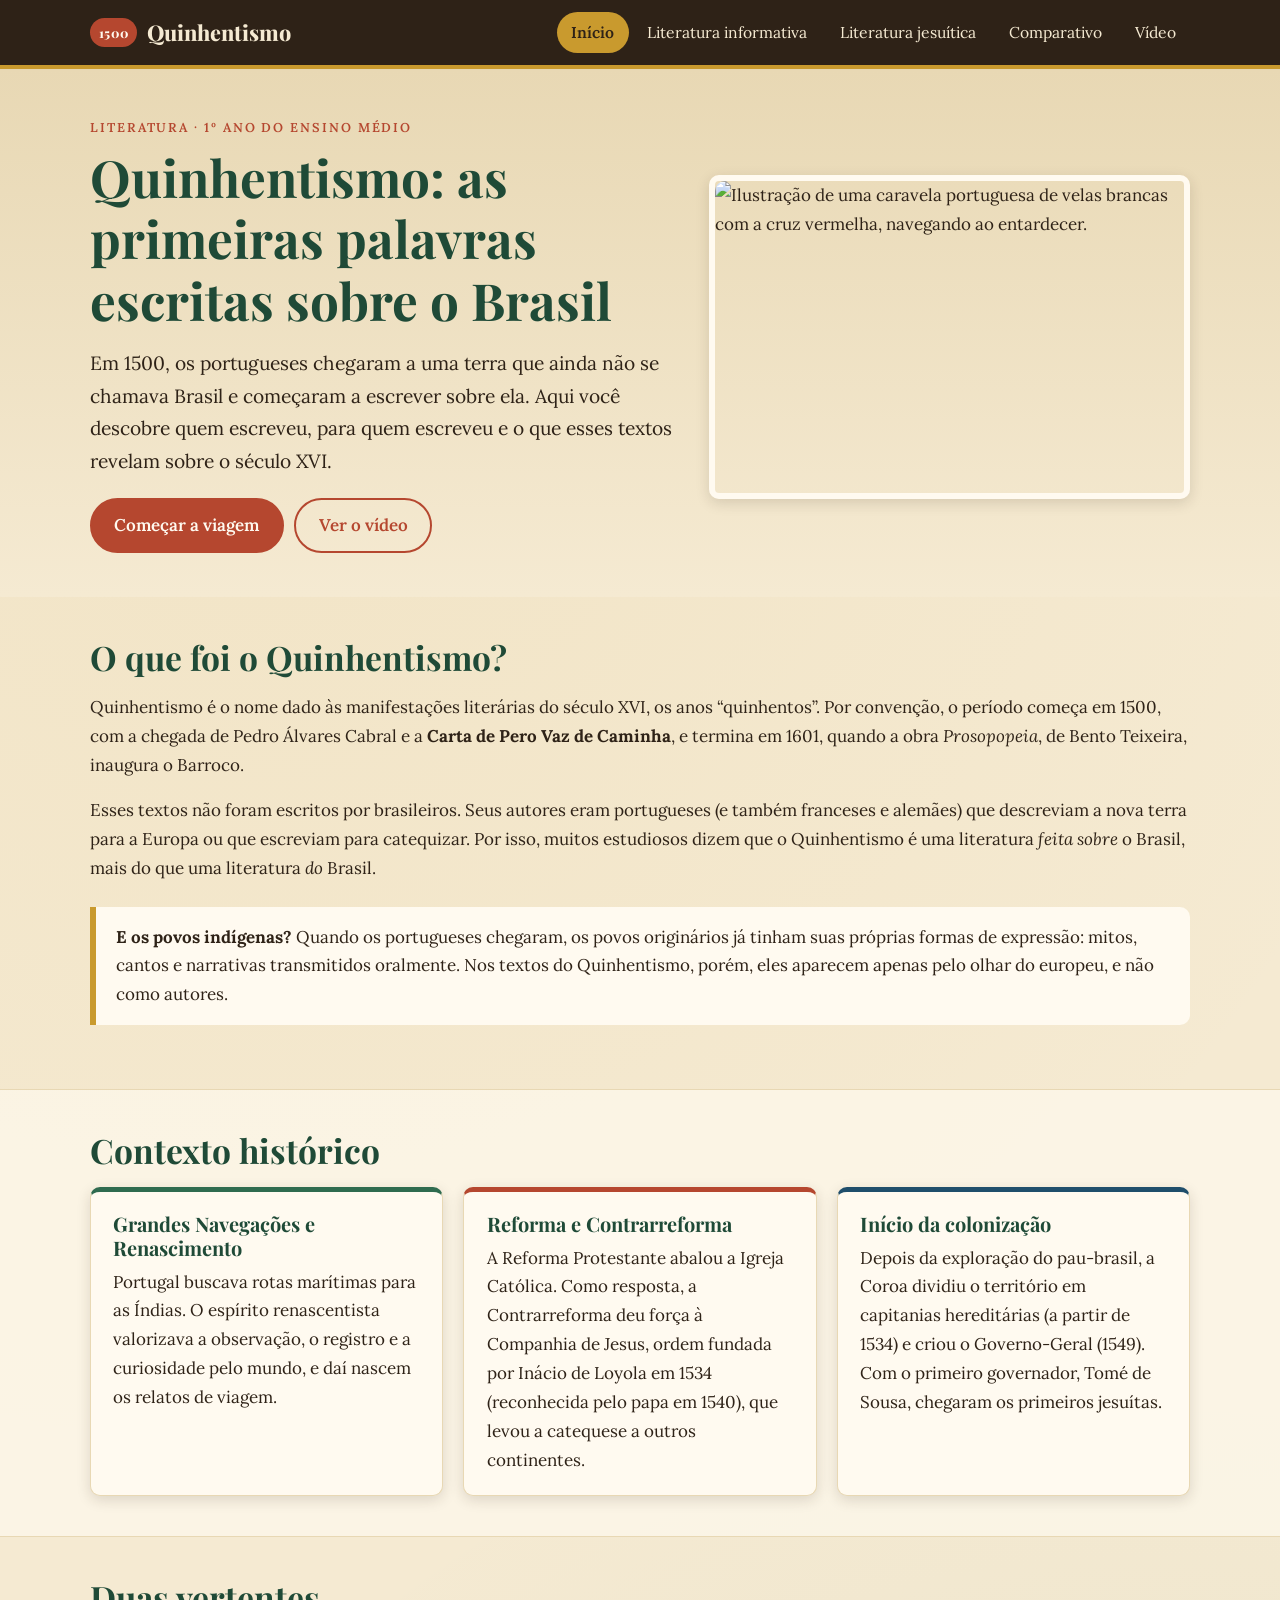
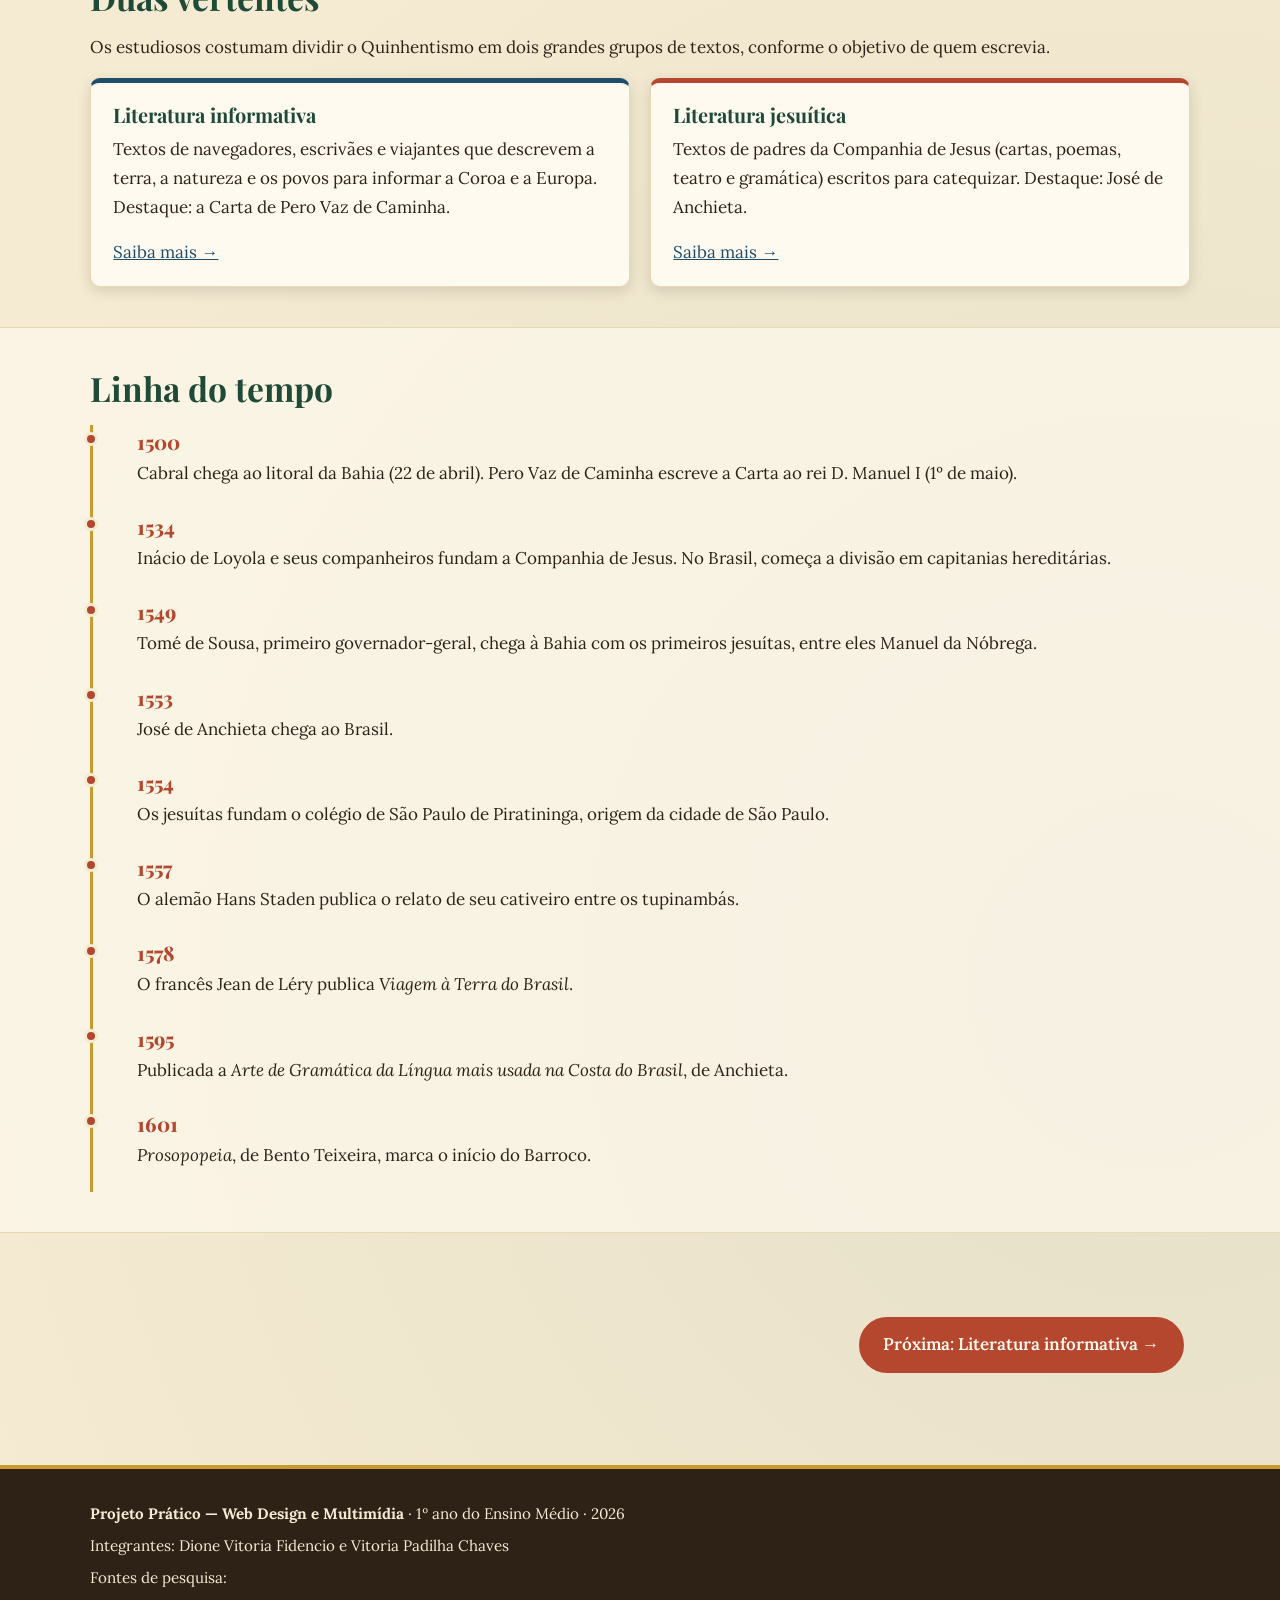
==== index.html @ df31e6e9 "Site: Quinhentismo" ====
<!DOCTYPE html>
<html lang="pt-BR">
<head>
  <meta charset="UTF-8">
  <meta name="viewport" content="width=device-width, initial-scale=1">
  <meta name="description" content="Site sobre o Quinhentismo, a literatura produzida no Brasil durante o século XVI.">
  <title>Quinhentismo — Início</title>
  <link rel="preconnect" href="https://fonts.googleapis.com">
  <link rel="preconnect" href="https://fonts.gstatic.com" crossorigin>
  <link href="https://fonts.googleapis.com/css2?family=Lora:ital,wght@0,400;0,600;1,400&family=Playfair+Display:wght@600;800&display=swap" rel="stylesheet">
  <link rel="stylesheet" href="style.css">
</head>
<body>
  <a class="pular" href="#conteudo">Pular para o conteúdo</a>

  <header class="topo">
    <div class="container topo-interno">
      <a class="marca" href="index.html"><span class="marca-selo">1500</span> Quinhentismo</a>
      <nav aria-label="Menu principal">
        <ul class="menu">
          <li><a href="index.html" aria-current="page">Início</a></li>
          <li><a href="informativa.html">Literatura informativa</a></li>
          <li><a href="jesuitica.html">Literatura jesuítica</a></li>
          <li><a href="comparativo.html">Comparativo</a></li>
          <li><a href="video.html">Vídeo</a></li>
        </ul>
      </nav>
    </div>
  </header>

  <main id="conteudo">
    <section class="hero">
      <div class="container hero-grade">
        <div>
          <p class="sobretitulo">Literatura · 1º ano do Ensino Médio</p>
          <h1>Quinhentismo: as primeiras palavras escritas sobre o Brasil</h1>
          <p class="lead">Em 1500, os portugueses chegaram a uma terra que ainda não se chamava Brasil e começaram a escrever sobre ela. Aqui você descobre quem escreveu, para quem escreveu e o que esses textos revelam sobre o século XVI.</p>
          <a class="botao" href="informativa.html">Começar a viagem</a>
          <a class="botao botao-secundario" href="video.html">Ver o vídeo</a>
        </div>
        <figure class="hero-figura">
          <img src="https://upload.wikimedia.org/wikipedia/commons/b/bf/Boa_Esperan%C3%A7a_Caravel_-_Lagos%2C_Portugal.jpg" width="600" height="400" alt="Ilustração de uma caravela portuguesa de velas brancas com a cruz vermelha, navegando ao entardecer.">
        </figure>
      </div>
    </section>

    <section class="secao">
      <div class="container">
        <h2>O que foi o Quinhentismo?</h2>
        <p>Quinhentismo é o nome dado às manifestações literárias do século XVI, os anos “quinhentos”. Por convenção, o período começa em 1500, com a chegada de Pedro Álvares Cabral e a <strong>Carta de Pero Vaz de Caminha</strong>, e termina em 1601, quando a obra <em>Prosopopeia</em>, de Bento Teixeira, inaugura o Barroco.</p>
        <p>Esses textos não foram escritos por brasileiros. Seus autores eram portugueses (e também franceses e alemães) que descreviam a nova terra para a Europa ou que escreviam para catequizar. Por isso, muitos estudiosos dizem que o Quinhentismo é uma literatura <em>feita sobre</em> o Brasil, mais do que uma literatura <em>do</em> Brasil.</p>
        <div class="destaque">
          <p><strong>E os povos indígenas?</strong> Quando os portugueses chegaram, os povos originários já tinham suas próprias formas de expressão: mitos, cantos e narrativas transmitidos oralmente. Nos textos do Quinhentismo, porém, eles aparecem apenas pelo olhar do europeu, e não como autores.</p>
        </div>
      </div>
    </section>

    <section class="secao secao-alt">
      <div class="container">
        <h2>Contexto histórico</h2>
        <div class="cards">
          <article class="card">
            <h3>Grandes Navegações e Renascimento</h3>
            <p>Portugal buscava rotas marítimas para as Índias. O espírito renascentista valorizava a observação, o registro e a curiosidade pelo mundo, e daí nascem os relatos de viagem.</p>
          </article>
          <article class="card card-urucum">
            <h3>Reforma e Contrarreforma</h3>
            <p>A Reforma Protestante abalou a Igreja Católica. Como resposta, a Contrarreforma deu força à Companhia de Jesus, ordem fundada por Inácio de Loyola em 1534 (reconhecida pelo papa em 1540), que levou a catequese a outros continentes.</p>
          </article>
          <article class="card card-mar">
            <h3>Início da colonização</h3>
            <p>Depois da exploração do pau-brasil, a Coroa dividiu o território em capitanias hereditárias (a partir de 1534) e criou o Governo-Geral (1549). Com o primeiro governador, Tomé de Sousa, chegaram os primeiros jesuítas.</p>
          </article>
        </div>
      </div>
    </section>

    <section class="secao">
      <div class="container">
        <h2>Duas vertentes</h2>
        <p>Os estudiosos costumam dividir o Quinhentismo em dois grandes grupos de textos, conforme o objetivo de quem escrevia.</p>
        <div class="cards">
          <article class="card card-mar">
            <h3>Literatura informativa</h3>
            <p>Textos de navegadores, escrivães e viajantes que descrevem a terra, a natureza e os povos para informar a Coroa e a Europa. Destaque: a Carta de Pero Vaz de Caminha.</p>
            <p><a href="informativa.html">Saiba mais →</a></p>
          </article>
          <article class="card card-urucum">
            <h3>Literatura jesuítica</h3>
            <p>Textos de padres da Companhia de Jesus (cartas, poemas, teatro e gramática) escritos para catequizar. Destaque: José de Anchieta.</p>
            <p><a href="jesuitica.html">Saiba mais →</a></p>
          </article>
        </div>
      </div>
    </section>

    <section class="secao secao-alt">
      <div class="container">
        <h2>Linha do tempo</h2>
        <ol class="linha-tempo">
          <li>
            <time datetime="1500">1500</time>
            Cabral chega ao litoral da Bahia (22 de abril). Pero Vaz de Caminha escreve a Carta ao rei D. Manuel I (1º de maio).
          </li>
          <li>
            <time datetime="1534">1534</time>
            Inácio de Loyola e seus companheiros fundam a Companhia de Jesus. No Brasil, começa a divisão em capitanias hereditárias.
          </li>
          <li>
            <time datetime="1549">1549</time>
            Tomé de Sousa, primeiro governador-geral, chega à Bahia com os primeiros jesuítas, entre eles Manuel da Nóbrega.
          </li>
          <li>
            <time datetime="1553">1553</time>
            José de Anchieta chega ao Brasil.
          </li>
          <li>
            <time datetime="1554">1554</time>
            Os jesuítas fundam o colégio de São Paulo de Piratininga, origem da cidade de São Paulo.
          </li>
          <li>
            <time datetime="1557">1557</time>
            O alemão Hans Staden publica o relato de seu cativeiro entre os tupinambás.
          </li>
          <li>
            <time datetime="1578">1578</time>
            O francês Jean de Léry publica <em>Viagem à Terra do Brasil</em>.
          </li>
          <li>
            <time datetime="1595">1595</time>
            Publicada a <em>Arte de Gramática da Língua mais usada na Costa do Brasil</em>, de Anchieta.
          </li>
          <li>
            <time datetime="1601">1601</time>
            <em>Prosopopeia</em>, de Bento Teixeira, marca o início do Barroco.
          </li>
        </ol>
      </div>
    </section>

    <section class="secao">
      <div class="container">
        <div class="navegacao-paginas">
          <span></span>
          <a class="botao" href="informativa.html">Próxima: Literatura informativa →</a>
        </div>
      </div>
    </section>
  </main>

  <footer class="rodape">
    <div class="container">
      <p><strong>Projeto Prático — Web Design e Multimídia</strong> · 1º ano do Ensino Médio · 2026</p>
      <p>Integrantes: Dione Vitoria Fidencio e Vitoria Padilha Chaves</p>
      <p>Fontes de pesquisa:</p>
    </div>
  </footer>
</body>
</html>
---- style.css ----
:root {
  --pergaminho: #f5ead2;
  --pergaminho-escuro: #e8d8b4;
  --branco: #fffaf0;
  --tinta: #2e2217;
  --verde: #2f6b4f;
  --verde-escuro: #1f4a37;
  --mar: #1f4e6b;
  --urucum: #b5472f;
  --ouro: #c99a2e;

  --fonte-titulo: 'Playfair Display', Georgia, 'Times New Roman', serif;
  --fonte-texto: 'Lora', Georgia, 'Times New Roman', serif;

  --raio: 10px;
  --sombra: 0 4px 14px rgba(46, 34, 23, 0.15);
}

*,
*::before,
*::after { box-sizing: border-box; }

html { scroll-behavior: smooth; }

body {
  margin: 0;
  font-family: var(--fonte-texto);
  font-size: 1.0625rem;
  line-height: 1.7;
  color: var(--tinta);
  background-color: var(--pergaminho);
  background-image:
    radial-gradient(circle at 20% 10%, rgba(201, 154, 46, 0.08), transparent 40%),
    radial-gradient(circle at 90% 80%, rgba(47, 107, 79, 0.08), transparent 45%);
}

img { max-width: 100%; height: auto; display: block; }

.container { width: min(1100px, 92%); margin-inline: auto; }

h1, h2, h3 {
  font-family: var(--fonte-titulo);
  line-height: 1.2;
  color: var(--verde-escuro);
}
h1 { font-size: clamp(2rem, 5vw, 3.2rem); margin: 0 0 1rem; }
h2 { font-size: clamp(1.5rem, 3vw, 2.1rem); margin: 0 0 1rem; }
h3 { font-size: 1.25rem; margin: 0 0 0.5rem; }

p { margin: 0 0 1rem; }

a { color: var(--mar); }
a:hover { color: var(--urucum); }

:focus-visible { outline: 3px solid var(--ouro); outline-offset: 3px; }

ul li::marker, ol li::marker { color: var(--urucum); }

.pular {
  position: absolute; left: -999px; top: 0;
  background: var(--ouro); color: var(--tinta);
  padding: 0.5rem 1rem; z-index: 100;
}
.pular:focus { left: 0; }

.topo {
  background: var(--tinta);
  border-bottom: 4px solid var(--ouro);
  position: sticky; top: 0; z-index: 50;
}
.topo-interno {
  display: flex; flex-wrap: wrap;
  align-items: center; justify-content: space-between;
  gap: 0.5rem 1.5rem; padding: 0.75rem 0;
}
.marca {
  display: flex; align-items: center; gap: 0.6rem;
  font-family: var(--fonte-titulo); font-weight: 800; font-size: 1.35rem;
  color: var(--pergaminho); text-decoration: none;
}
.marca:hover { color: var(--branco); }
.marca-selo {
  background: var(--urucum); color: var(--branco);
  font-size: 0.8rem; padding: 0.2rem 0.55rem;
  border-radius: 999px; letter-spacing: 0.05em;
}
.menu {
  display: flex; flex-wrap: wrap; gap: 0.25rem;
  list-style: none; margin: 0; padding: 0;
}
.menu a {
  display: block; padding: 0.45rem 0.9rem;
  color: var(--pergaminho); text-decoration: none;
  border-radius: 999px; font-size: 0.98rem;
}
.menu a:hover { background: rgba(245, 234, 210, 0.15); color: var(--branco); }
.menu a[aria-current="page"] { background: var(--ouro); color: var(--tinta); font-weight: 600; }

.hero {
  padding: 3rem 0 2.5rem;
  background: linear-gradient(180deg, var(--pergaminho-escuro), var(--pergaminho));
}
.hero-grade {
  display: grid; grid-template-columns: 1.1fr 0.9fr;
  gap: 2rem; align-items: center;
}
.sobretitulo {
  text-transform: uppercase; letter-spacing: 0.15em;
  font-size: 0.8rem; font-weight: 600; color: var(--urucum);
  margin: 0 0 0.5rem;
}
.lead { font-size: 1.2rem; }

.cabecalho-pagina {
  padding: 2.5rem 0 1.5rem;
  background: linear-gradient(180deg, var(--pergaminho-escuro), var(--pergaminho));
}
.cabecalho-pagina .lead { max-width: 70ch; margin-bottom: 0; }

.secao { padding: 2.5rem 0; }
.secao-alt {
  background: rgba(255, 250, 240, 0.65);
  border-block: 1px solid var(--pergaminho-escuro);
}

.botao {
  display: inline-block; padding: 0.7rem 1.4rem; margin: 0.25rem 0.4rem 0.25rem 0;
  background: var(--urucum); color: var(--branco);
  font-weight: 600; text-decoration: none;
  border-radius: 999px; border: 2px solid var(--urucum);
  transition: transform 0.15s ease, background 0.15s ease;
}
.botao:hover { background: var(--verde-escuro); border-color: var(--verde-escuro); color: var(--branco); transform: translateY(-2px); }
.botao-secundario { background: transparent; color: var(--urucum); }

.cards {
  display: grid;
  grid-template-columns: repeat(auto-fit, minmax(250px, 1fr));
  gap: 1.25rem;
}
.card {
  background: var(--branco);
  border: 1px solid var(--pergaminho-escuro);
  border-top: 5px solid var(--verde);
  border-radius: var(--raio);
  padding: 1.25rem 1.4rem;
  box-shadow: var(--sombra);
}
.card p:last-child { margin-bottom: 0; }
.card-urucum { border-top-color: var(--urucum); }
.card-mar { border-top-color: var(--mar); }
.card-ouro { border-top-color: var(--ouro); }
.card .obra { font-style: italic; }

.destaque {
  background: var(--branco);
  border-left: 6px solid var(--ouro);
  padding: 1rem 1.25rem;
  border-radius: 0 var(--raio) var(--raio) 0;
  margin: 1.5rem 0;
}
.destaque p:last-child { margin-bottom: 0; }

blockquote {
  margin: 1.5rem 0; padding: 1rem 1.5rem;
  border-left: 5px solid var(--urucum);
  background: var(--branco);
  font-style: italic; font-size: 1.15rem;
}
blockquote cite {
  display: block; margin-top: 0.5rem;
  font-size: 0.9rem; font-style: normal; color: #5c4a38;
}

figure { margin: 0; }
figcaption { font-size: 0.88rem; color: #5c4a38; margin-top: 0.5rem; font-style: italic; }
.figura img, .hero-figura img {
  border-radius: var(--raio);
}
.figura img { box-shadow: var(--sombra); }
.hero-figura {
  border-radius: var(--raio); overflow: hidden;
  box-shadow: var(--sombra); border: 6px solid var(--branco);
}

.duas-colunas {
  display: grid; grid-template-columns: 1fr 1fr;
  gap: 2rem; align-items: center;
}

.reflexao {
  background: var(--verde-escuro); color: var(--pergaminho);
  border-radius: var(--raio); padding: 1.25rem 1.5rem;
}
.reflexao h3 { color: var(--ouro); }
.reflexao ul { margin: 0; padding-left: 1.2rem; }

.linha-tempo {
  list-style: none; margin: 0; padding: 0 0 0 1.5rem;
  border-left: 3px solid var(--ouro);
}
.linha-tempo li { position: relative; padding: 0 0 1.4rem 1.25rem; }
.linha-tempo li::before {
  content: ""; position: absolute; left: -2.05rem; top: 0.45rem;
  width: 14px; height: 14px; border-radius: 50%;
  background: var(--urucum); border: 3px solid var(--pergaminho);
}
.linha-tempo time {
  display: block;
  font-family: var(--fonte-titulo); font-weight: 800;
  font-size: 1.25rem; color: var(--urucum);
}

.tabela-rolagem {
  overflow-x: auto; background: var(--branco);
  border-radius: var(--raio); box-shadow: var(--sombra);
  margin-bottom: 2rem;
}
table { width: 100%; border-collapse: collapse; min-width: 640px; }
caption {
  caption-side: top; text-align: left;
  font-family: var(--fonte-titulo); font-size: 1.2rem; font-weight: 600;
  padding: 1rem 1rem 0.5rem; color: var(--verde-escuro);
}
th, td {
  padding: 0.85rem 1rem; text-align: left; vertical-align: top;
  border-bottom: 1px solid var(--pergaminho-escuro);
}
thead th {
  background: var(--verde-escuro); color: var(--branco);
  font-family: var(--fonte-titulo); font-weight: 600;
}
tbody th { background: var(--pergaminho); color: var(--tinta); width: 16%; }
tbody tr:nth-child(even) td { background: #fbf3e0; }
tbody tr:hover td { background: #f3e4bf; }

.etiqueta {
  display: inline-block; padding: 0.1rem 0.65rem;
  border-radius: 999px; font-size: 0.8rem; font-weight: 600;
  color: var(--branco); white-space: nowrap;
}
.etiqueta-inf { background: var(--mar); }
.etiqueta-jes { background: var(--urucum); }

.video-moldura {
  position: relative; aspect-ratio: 16 / 9;
  background: var(--tinta);
  border-radius: var(--raio); overflow: hidden;
  box-shadow: var(--sombra); border: 6px solid var(--branco);
}
.video-moldura video,
.video-moldura iframe,
.video-espaco {
  position: absolute; inset: 0;
  width: 100%; height: 100%; border: 0;
}
.video-espaco {
  display: flex; flex-direction: column;
  align-items: center; justify-content: center; gap: 1rem;
  text-align: center; padding: 1rem; color: var(--pergaminho);
  background: repeating-linear-gradient(45deg, #2e2217, #2e2217 18px, #352819 18px, #352819 36px);
}
.video-espaco p { margin: 0; }
.video-espaco .play {
  width: 84px; height: 84px; border-radius: 50%;
  background: var(--ouro); position: relative;
}
.video-espaco .play::after {
  content: ""; position: absolute; left: 33px; top: 23px;
  border-left: 28px solid var(--tinta);
  border-top: 19px solid transparent; border-bottom: 19px solid transparent;
}
.video-espaco .titulo-espaco {
  font-family: var(--fonte-titulo); font-size: clamp(1.1rem, 3vw, 1.6rem); color: var(--branco);
}

.ficha { display: grid; grid-template-columns: auto 1fr; gap: 0.4rem 1.25rem; margin: 0; }
.ficha dt { font-weight: 600; color: var(--urucum); }
.ficha dd { margin: 0; }

details {
  background: var(--branco);
  border: 1px solid var(--pergaminho-escuro);
  border-radius: var(--raio);
  padding: 0.8rem 1.1rem; margin-bottom: 0.75rem;
}
summary { cursor: pointer; font-weight: 600; color: var(--verde-escuro); }
details[open] summary { margin-bottom: 0.5rem; }
details p { margin: 0; }

.glossario dt { font-weight: 600; color: var(--urucum); }
.glossario dd { margin: 0 0 0.75rem; }

.navegacao-paginas {
  display: flex; justify-content: space-between; flex-wrap: wrap;
  gap: 1rem; margin-top: 2.5rem;
}

.rodape {
  background: var(--tinta); color: var(--pergaminho);
  padding: 2rem 0; margin-top: 3rem;
  border-top: 4px solid var(--ouro); font-size: 0.95rem;
}
.rodape p { margin: 0 0 0.4rem; }
.rodape a { color: var(--ouro); }

@media (max-width: 820px) {
  .hero-grade, .duas-colunas { grid-template-columns: 1fr; }
  .topo { position: static; }
  .ficha { grid-template-columns: 1fr; }
}

@media (prefers-reduced-motion: reduce) {
  html { scroll-behavior: auto; }
  .botao { transition: none; }
}
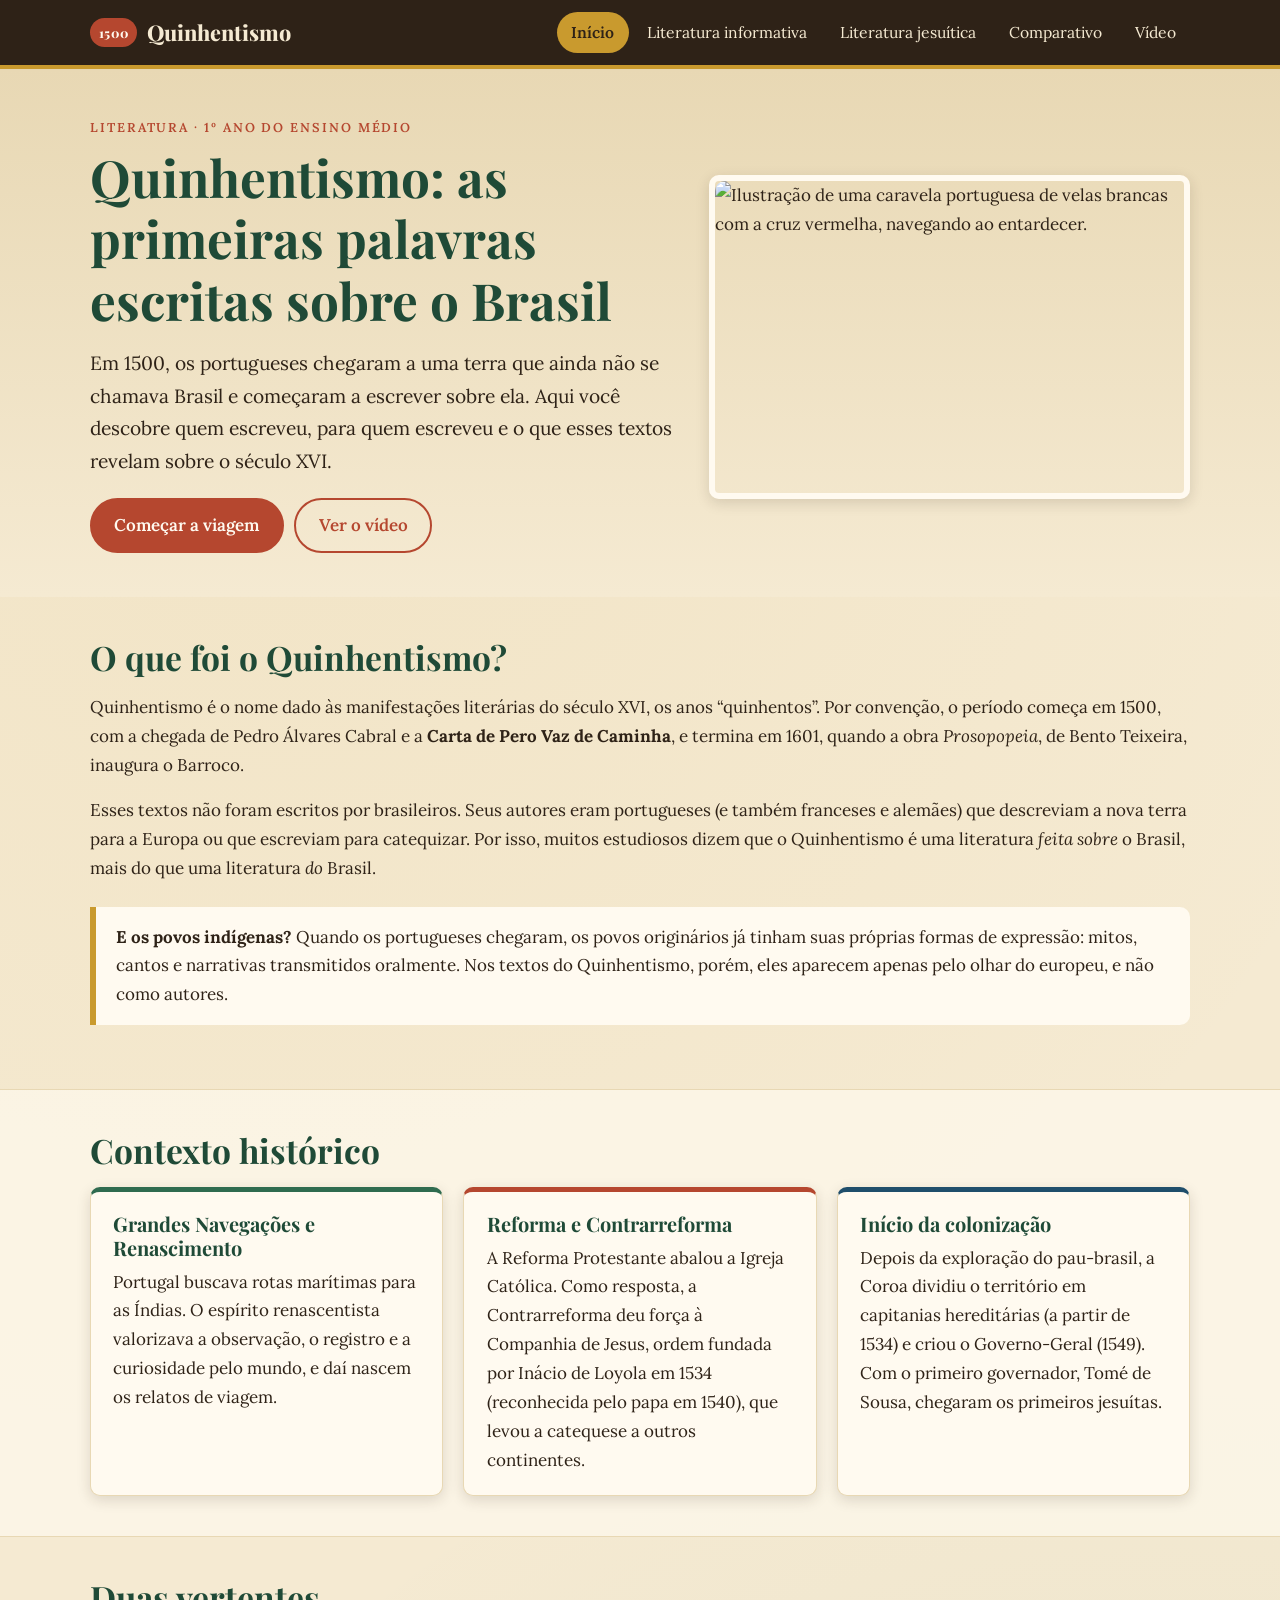
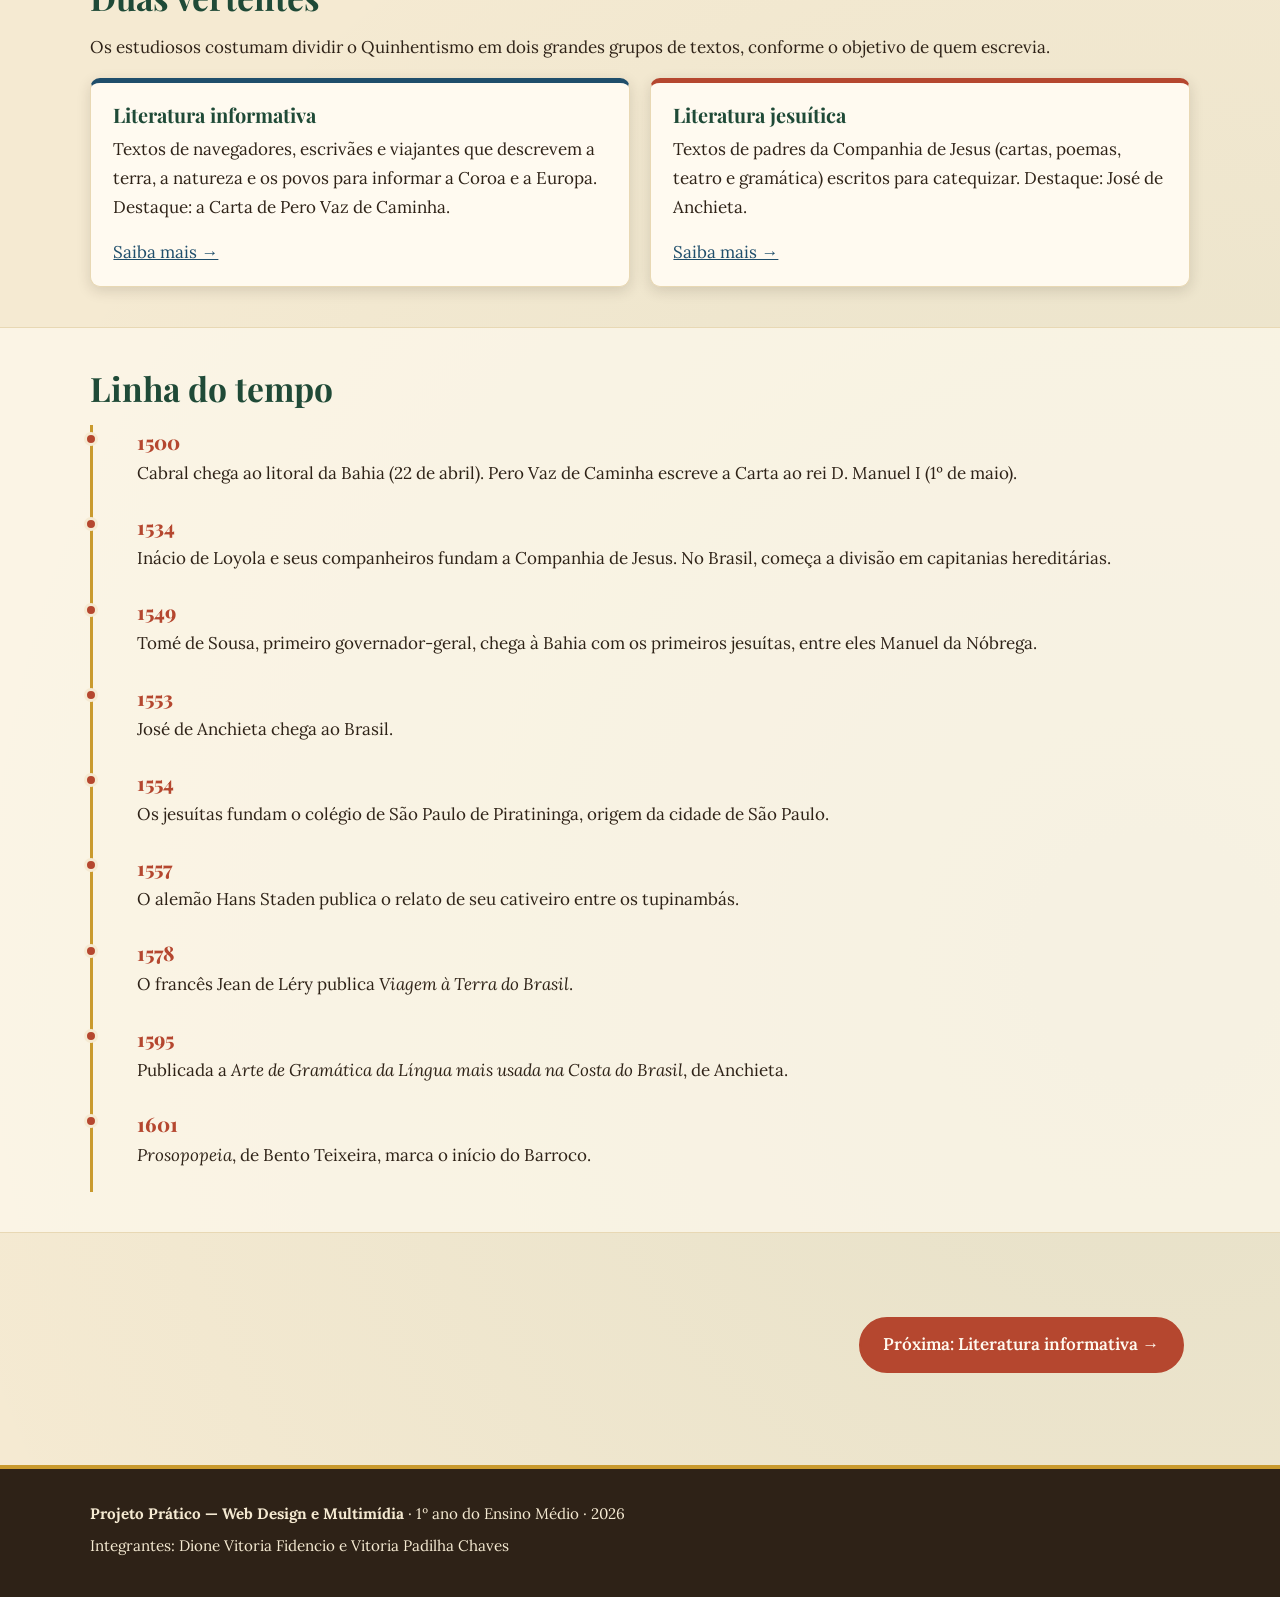
==== commit 8dd45adf: "retirada da fonte de pesquiasa" ====
--- a/index.html
+++ b/index.html
@@ -152,7 +152,7 @@
     <div class="container">
       <p><strong>Projeto Prático — Web Design e Multimídia</strong> · 1º ano do Ensino Médio · 2026</p>
       <p>Integrantes: Dione Vitoria Fidencio e Vitoria Padilha Chaves</p>
-      <p>Fontes de pesquisa:</p>
+      <p></p>
     </div>
   </footer>
 </body>
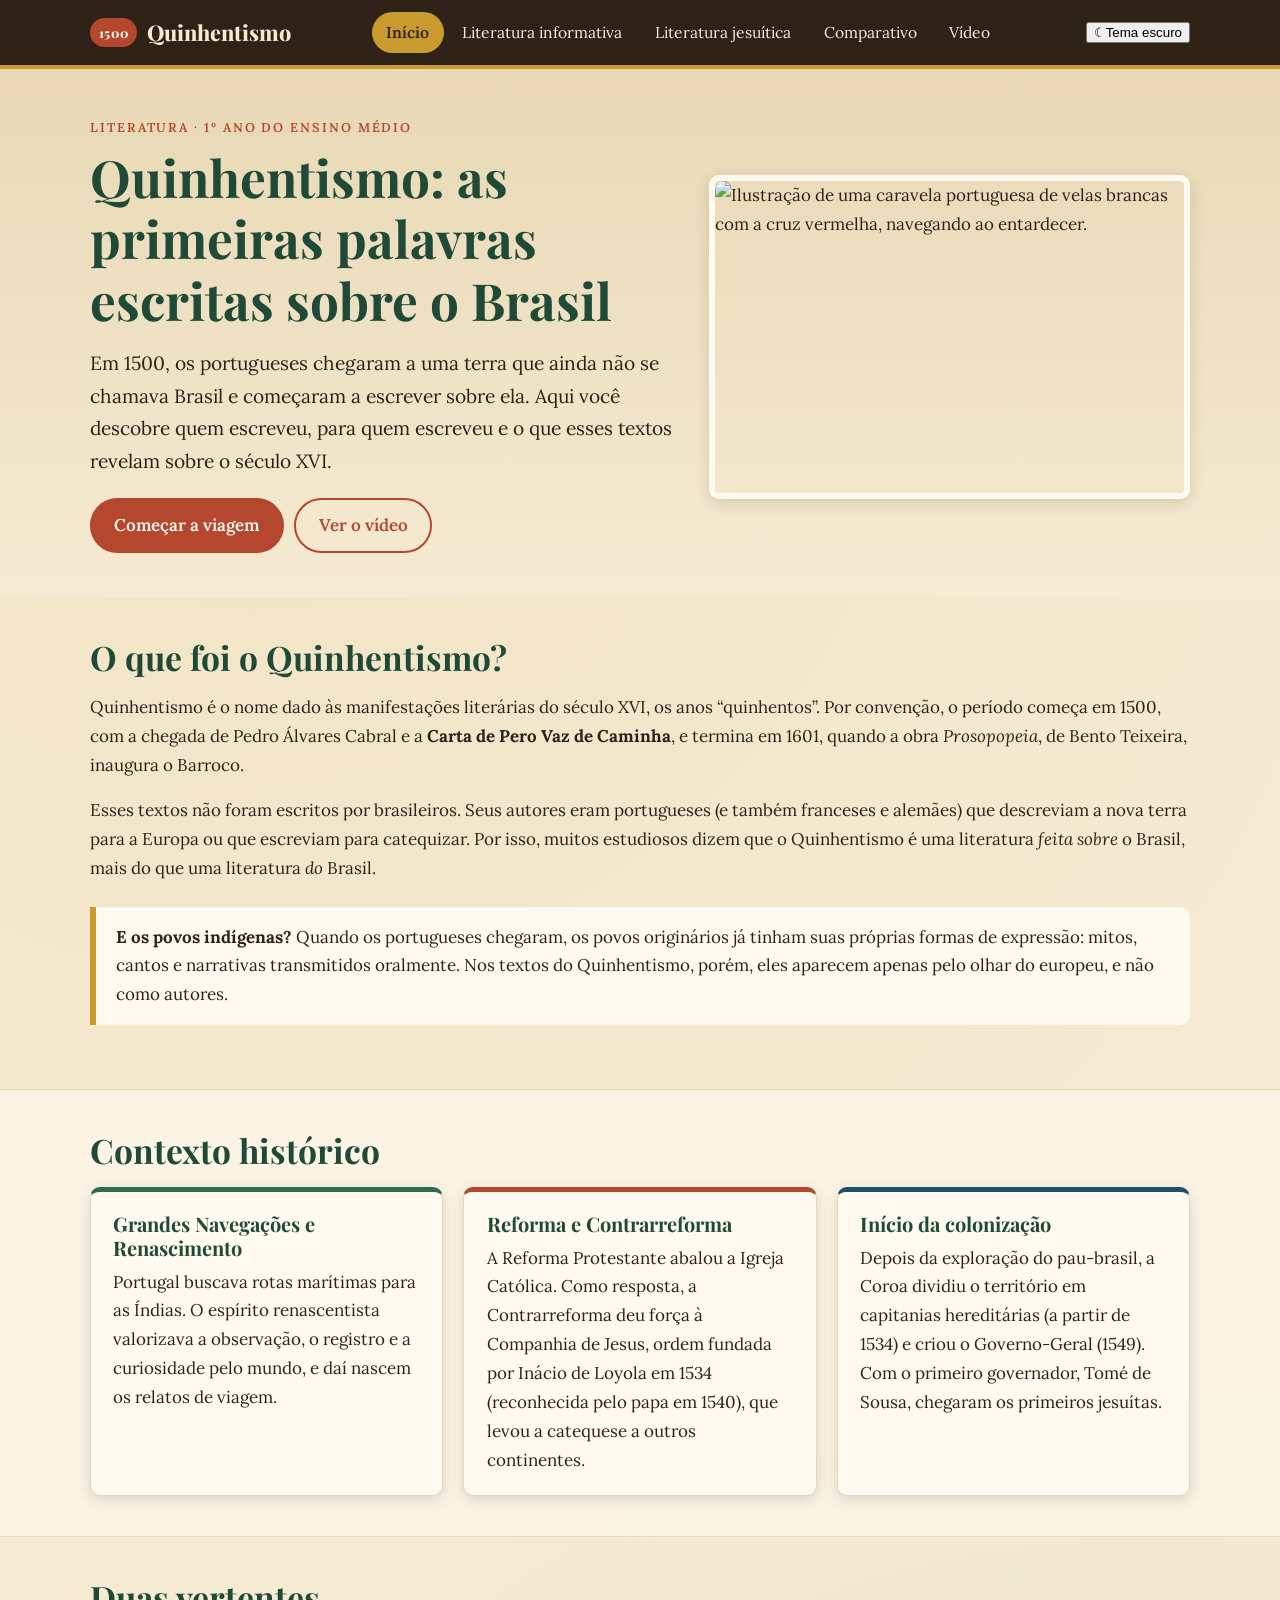
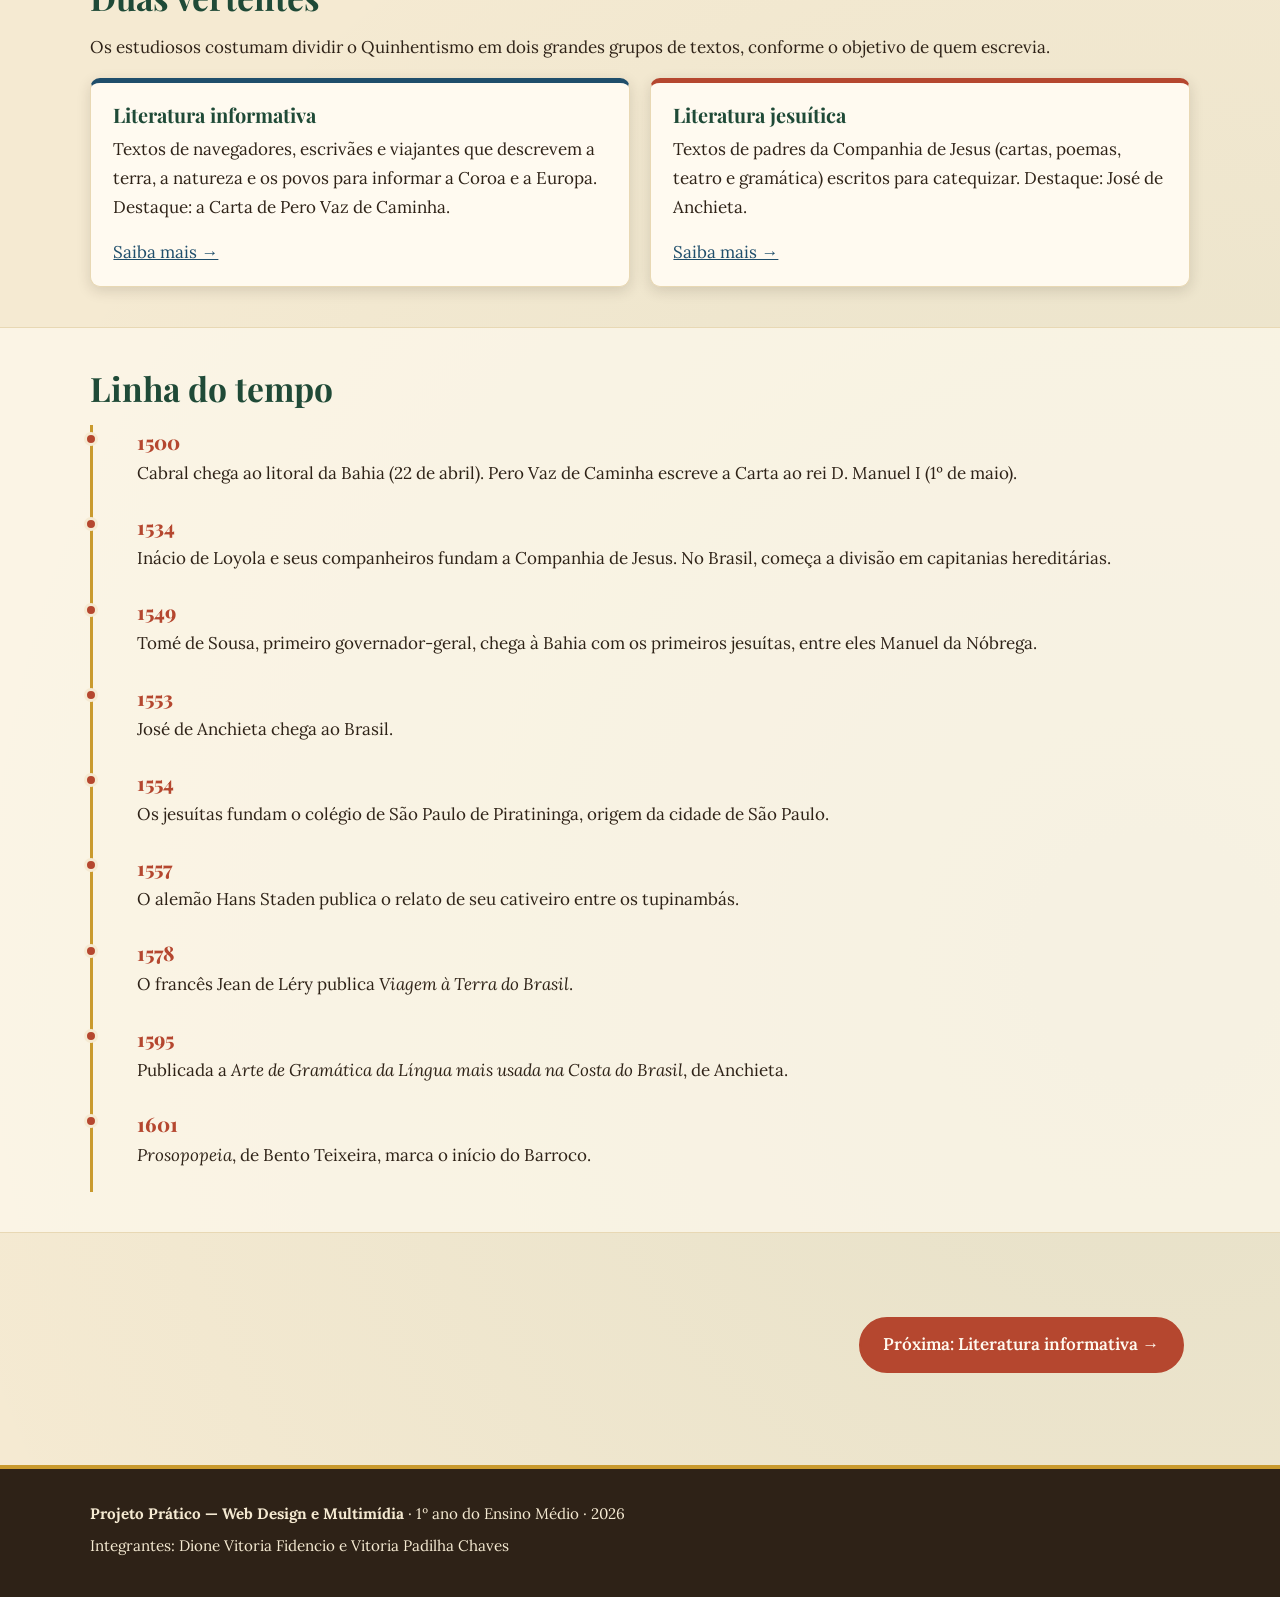
==== commit 270f325d: "Alteração da página Added a theme toggle button and progress bar functionality." ====
--- a/index.html
+++ b/index.html
@@ -3,6 +3,7 @@
 <head>
   <meta charset="UTF-8">
   <meta name="viewport" content="width=device-width, initial-scale=1">
+  <meta name="theme-color" content="#101c1a">
   <meta name="description" content="Site sobre o Quinhentismo, a literatura produzida no Brasil durante o século XVI.">
   <title>Quinhentismo — Início</title>
   <link rel="preconnect" href="https://fonts.googleapis.com">
@@ -11,6 +12,7 @@
   <link rel="stylesheet" href="style.css">
 </head>
 <body>
+  <div class="barra-progresso" aria-hidden="true"></div>
   <a class="pular" href="#conteudo">Pular para o conteúdo</a>
 
   <header class="topo">
@@ -25,6 +27,7 @@
           <li><a href="video.html">Vídeo</a></li>
         </ul>
       </nav>
+      <button class="alternar-tema" type="button" aria-label="Ativar tema escuro" aria-pressed="false"><span class="icone-tema" aria-hidden="true">☾</span><span class="texto-tema">Tema escuro</span></button>
     </div>
   </header>
 
@@ -152,8 +155,53 @@
     <div class="container">
       <p><strong>Projeto Prático — Web Design e Multimídia</strong> · 1º ano do Ensino Médio · 2026</p>
       <p>Integrantes: Dione Vitoria Fidencio e Vitoria Padilha Chaves</p>
-      <p></p>
     </div>
   </footer>
+
+  <script>
+    (() => {
+      const chave = "quinhentismo-tema";
+      const botao = document.querySelector(".alternar-tema");
+      const aplicar = (tema) => {
+        document.body.classList.toggle("tema-escuro", tema === "escuro");
+        if (botao) {
+          const escuro = tema === "escuro";
+          botao.setAttribute("aria-pressed", String(escuro));
+          botao.setAttribute("aria-label", escuro ? "Ativar tema claro" : "Ativar tema escuro");
+          botao.querySelector(".icone-tema").textContent = escuro ? "☀" : "☾";
+          botao.querySelector(".texto-tema").textContent = escuro ? "Tema claro" : "Tema escuro";
+        }
+      };
+      let salvo = "claro";
+      try { salvo = localStorage.getItem(chave) || "claro"; } catch (e) {}
+      aplicar(salvo);
+      botao?.addEventListener("click", () => {
+        const proximo = document.body.classList.contains("tema-escuro") ? "claro" : "escuro";
+        aplicar(proximo);
+        try { localStorage.setItem(chave, proximo); } catch (e) {}
+      });
+    })();
+  </script>
+  <script>
+    // Realce suave dos elementos conforme entram na tela.
+    const observador = new IntersectionObserver((itens) => {
+      itens.forEach((item) => {
+        if (item.isIntersecting) {
+          item.target.classList.add("visivel");
+          observador.unobserve(item.target);
+        }
+      });
+    }, { threshold: 0.12 });
+    document.querySelectorAll(".card, .destaque, .reflexao, .figura, .hero-figura, .linha-tempo li")
+      .forEach((elemento) => {
+        elemento.classList.add("revelar");
+        observador.observe(elemento);
+      });
+    window.addEventListener("scroll", () => {
+      const altura = document.documentElement.scrollHeight - window.innerHeight;
+      const progresso = altura > 0 ? (window.scrollY / altura) * 100 : 0;
+      document.documentElement.style.setProperty("--progresso", progresso + "%");
+    }, { passive: true });
+  </script>
 </body>
 </html>
